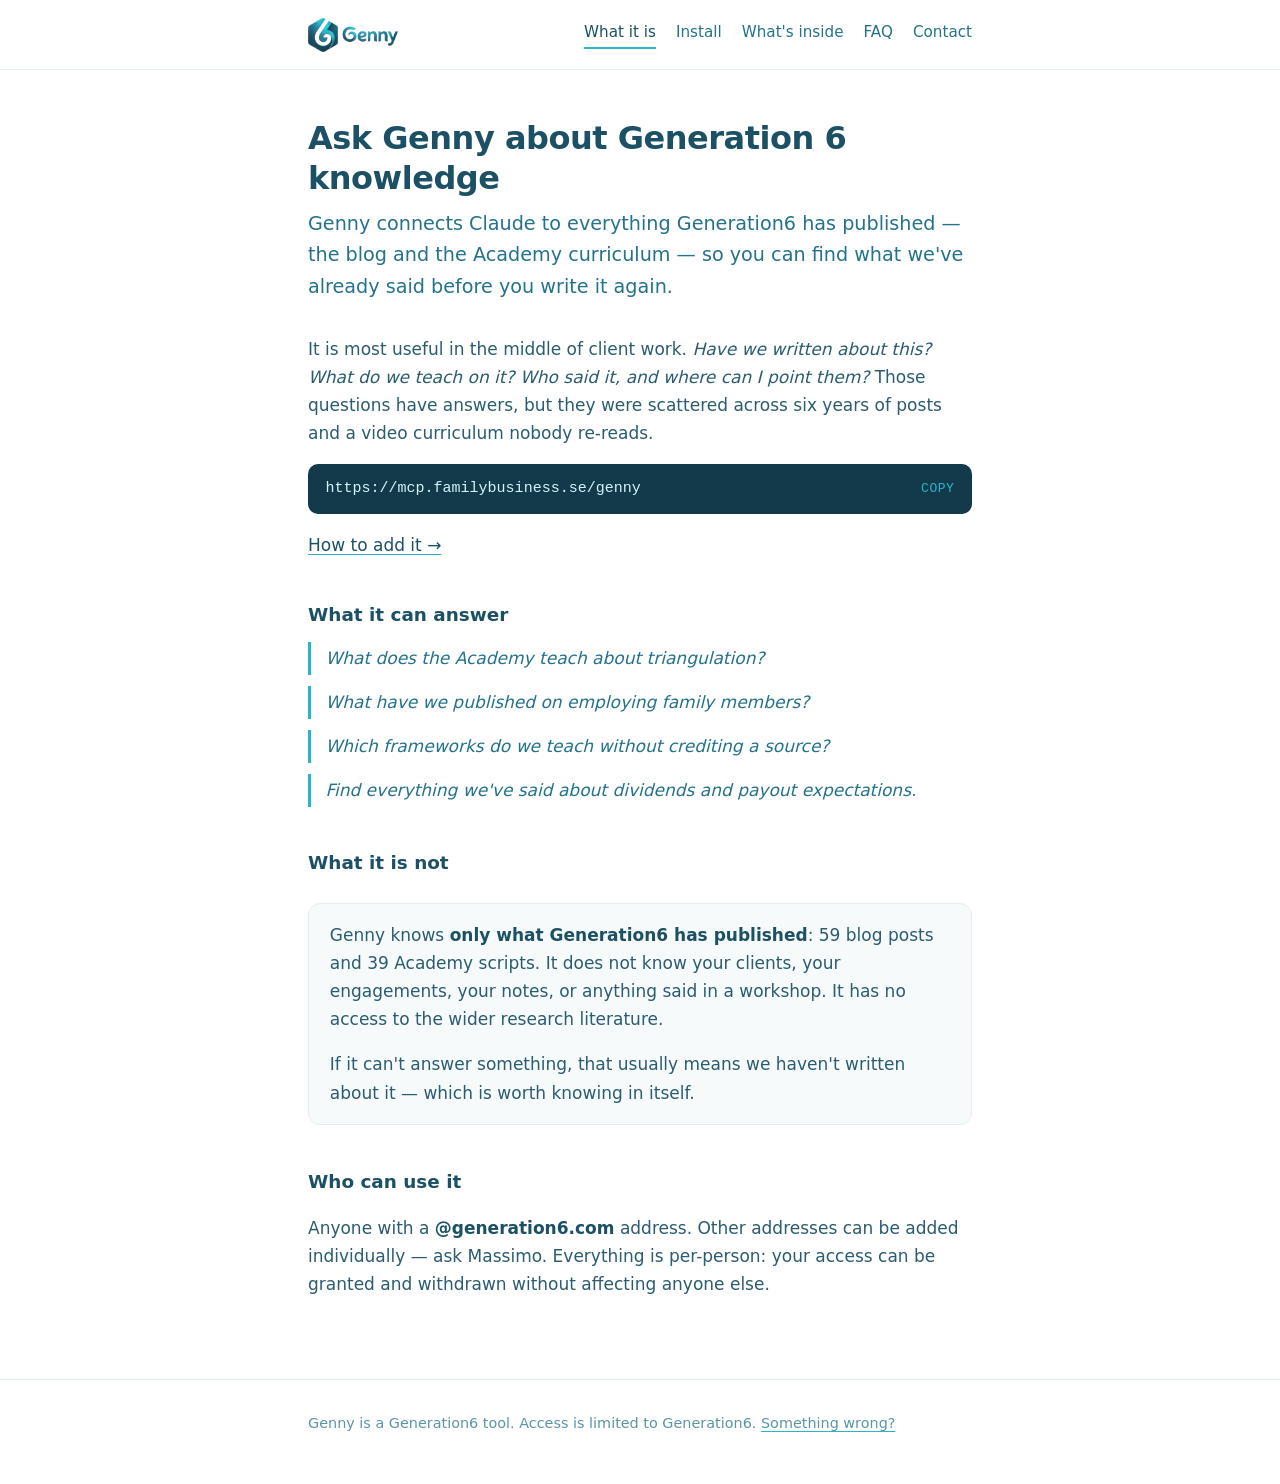
==== index.html @ 6fe96481 "Genny landing site: move from Hetzner to GitHub Pages" ====
<!doctype html>
<html lang="en">
<meta charset="utf-8">
<meta name="viewport" content="width=device-width,initial-scale=1">
<title>Genny — Generation 6 knowledge, in Claude</title>
<meta name="description" content="Genny puts Generation6's own published knowledge — the blog and the Academy curriculum — inside Claude, for Generation6 people.">
<meta name="robots" content="noindex">
<link rel="icon" href="/favicon.ico" sizes="any">
<link rel="icon" href="/favicon-32.png" type="image/png">
<link rel="apple-touch-icon" href="/apple-touch-icon.png">
<link rel="stylesheet" href="/styles.css">
<header><div class="wrap">
  <a href="/"><img src="/logo.png" srcset="/logo.png 1x, /logo@2x.png 2x" alt="Genny"></a>
  <nav><a href="/" aria-current="page">What it is</a><a href="/install.html">Install</a><a href="/inside.html">What's inside</a><a href="/faq.html">FAQ</a><a href="/contact.html">Contact</a></nav>
</div></header>
<main><div class="wrap">
<h1>Ask Genny about Generation 6 knowledge</h1>
<p class="lede">Genny connects Claude to everything Generation6 has published — the blog and
the Academy curriculum — so you can find what we've already said before you write it again.</p>

<p>It is most useful in the middle of client work. <em>Have we written about this? What do we
teach on it? Who said it, and where can I point them?</em> Those questions have answers, but
they were scattered across six years of posts and a video curriculum nobody re-reads.</p>

<button class="url" type="button" data-copy="https://mcp.familybusiness.se/genny"><span class="addr">https://mcp.familybusiness.se/genny</span><span class="hint" aria-hidden="true">Copy</span></button>
<span id="copy-status" role="status" aria-live="polite" class="sr"></span>
<p><a href="/install.html">How to add it →</a></p>

<h2>What it can answer</h2>
<ul class="try">
  <li>What does the Academy teach about triangulation?</li>
  <li>What have we published on employing family members?</li>
  <li>Which frameworks do we teach without crediting a source?</li>
  <li>Find everything we've said about dividends and payout expectations.</li>
</ul>

<h2>What it is not</h2>
<div class="card">
  <p>Genny knows <strong>only what Generation6 has published</strong>: 59 blog posts and 39
  Academy scripts. It does not know your clients, your engagements, your notes, or anything
  said in a workshop. It has no access to the wider research literature.</p>
  <p>If it can't answer something, that usually means we haven't written about it — which is
  worth knowing in itself.</p>
</div>

<h2>Who can use it</h2>
<p>Anyone with a <strong>@generation6.com</strong> address. Other addresses can be added
individually — ask Massimo. Everything is per-person: your access can be granted and
withdrawn without affecting anyone else.</p>
</div></main>
<script src="/app.js" defer></script>
<footer><div class="wrap">
  Genny is a Generation6 tool. Access is limited to Generation6.
  <a href="/contact.html">Something wrong?</a>
</div></footer>
</html>
---- styles.css ----
/* Genny — palette sampled from the mark.
   #28B5C9 is 2.1:1 on white: borders, underlines, focus rings, large display only.
   #1C5165 is 7.6:1 and carries all body copy. */
:root {
  --ink:   #1C5165;
  --mid:   #24728B;
  --cyan:  #28B5C9;
  --dark:  #123A4A;
  --soft:  #5B95A3;
  --line:  #e3edf1;
  --wash:  #f7fafb;
}

* { box-sizing: border-box }
html { -webkit-text-size-adjust: 100% }
body {
  margin: 0; background: #fff; color: var(--ink);
  font: 17px/1.65 -apple-system, BlinkMacSystemFont, "Segoe UI", system-ui, sans-serif;
}
.wrap { max-width: 44rem; margin: 0 auto; padding: 0 1.25rem }

header { border-bottom: 1px solid var(--line); background: #fff }
header .wrap { display: flex; align-items: center; gap: 1.5rem; padding-top: 1.1rem; padding-bottom: 1.1rem; flex-wrap: wrap }
header img { height: 34px; width: auto; display: block }
nav { margin-left: auto; display: flex; gap: 1.25rem; flex-wrap: wrap }
nav a { color: var(--mid); text-decoration: none; font-size: .95rem; padding-bottom: 2px }
nav a:hover { color: var(--ink); border-bottom: 2px solid var(--cyan) }
nav a[aria-current] { color: var(--ink); border-bottom: 2px solid var(--cyan) }

main { padding: 3rem 0 4rem }
h1 { font-size: 2rem; line-height: 1.25; margin: 0 0 .6rem; font-weight: 650; letter-spacing: -.015em }
h2 { font-size: 1.15rem; margin: 2.6rem 0 .7rem; font-weight: 650 }
h3 { font-size: 1rem; margin: 1.8rem 0 .4rem; font-weight: 650 }
p, li { color: #2b5c70 }
.lede { font-size: 1.2rem; color: var(--mid); margin: 0 0 2rem }
a { color: var(--ink); text-decoration: underline; text-decoration-color: var(--cyan); text-underline-offset: 3px }
a:hover { text-decoration-thickness: 2px }
strong { color: var(--ink) }

.card { background: var(--wash); border: 1px solid var(--line); border-radius: 12px; padding: 1.1rem 1.3rem; margin: 1.5rem 0 }
.card p:last-child, .card ul:last-child { margin-bottom: 0 }
.card p:first-child, .card ul:first-child { margin-top: 0 }

.url { display: flex; align-items: center; gap: 1rem; width: 100%; text-align: left;
       background: var(--dark); color: #d6f3f9; border: 0; border-radius: 10px;
       padding: .85rem 1.1rem; font: 15px/1.5 ui-monospace, SFMono-Regular, Menlo, monospace;
       margin: 1rem 0; cursor: pointer }
.url .addr { word-break: break-all }
.url .hint { margin-left: auto; flex: none; color: var(--cyan); font-family: inherit;
             font-size: 13px; letter-spacing: .04em; text-transform: uppercase }
.url:hover { background: #0d2c39; color: #fff }
.url:hover .hint { color: #6fe0ef }
.url:active { transform: translateY(1px) }
.sr { position: absolute; width: 1px; height: 1px; overflow: hidden; clip: rect(0 0 0 0); white-space: nowrap }

ol.steps { counter-reset: s; list-style: none; padding: 0; margin: 1.5rem 0 }
ol.steps > li { counter-increment: s; position: relative; padding-left: 2.6rem; margin-bottom: 1.5rem }
ol.steps > li::before {
  content: counter(s); position: absolute; left: 0; top: -1px;
  width: 1.8rem; height: 1.8rem; border-radius: 50%; background: var(--ink); color: #fff;
  display: grid; place-items: center; font-size: .9rem; font-weight: 650;
}
ol.steps b { display: block; color: var(--ink) }

table { width: 100%; border-collapse: collapse; margin: 1.2rem 0; font-size: .96rem }
th { text-align: left; font-weight: 650; color: var(--mid); border-bottom: 2px solid var(--line); padding: .5rem .6rem }
td { padding: .5rem .6rem; border-bottom: 1px solid #f0f5f7 }
tr:last-child td { border-bottom: 0 }
td.n { text-align: right; font-variant-numeric: tabular-nums }

.stats { display: flex; gap: .8rem; flex-wrap: wrap; margin: 1.5rem 0 }
.stat { flex: 1 1 8rem; border: 1px solid var(--line); border-radius: 12px; padding: .9rem 1.1rem; background: #fff }
.stat b { display: block; font-size: 1.9rem; font-weight: 650; font-variant-numeric: tabular-nums; line-height: 1.1 }
.stat span { color: var(--soft); font-size: .78rem; text-transform: uppercase; letter-spacing: .06em }

details { border-bottom: 1px solid var(--line); padding: .9rem 0 }
details summary { cursor: pointer; font-weight: 650; color: var(--ink); list-style: none }
details summary::-webkit-details-marker { display: none }
details summary::before { content: "+ "; color: var(--cyan); font-weight: 700 }
details[open] summary::before { content: "– " }
details p { margin: .7rem 0 0 }

.try { margin: 0; padding: 0; list-style: none }
.try li { border-left: 3px solid var(--cyan); padding: .15rem 0 .15rem .9rem; margin: .7rem 0; color: var(--mid); font-style: italic }

footer { border-top: 1px solid var(--line); padding: 2rem 0 3rem; color: var(--soft); font-size: .9rem }
footer a { color: var(--soft) }

:focus-visible { outline: 2px solid var(--cyan); outline-offset: 2px; border-radius: 3px }

@media (max-width: 560px) {
  h1 { font-size: 1.6rem } .lede { font-size: 1.08rem }
  header .wrap { gap: .8rem } nav { gap: .9rem; margin-left: 0; width: 100% }
}
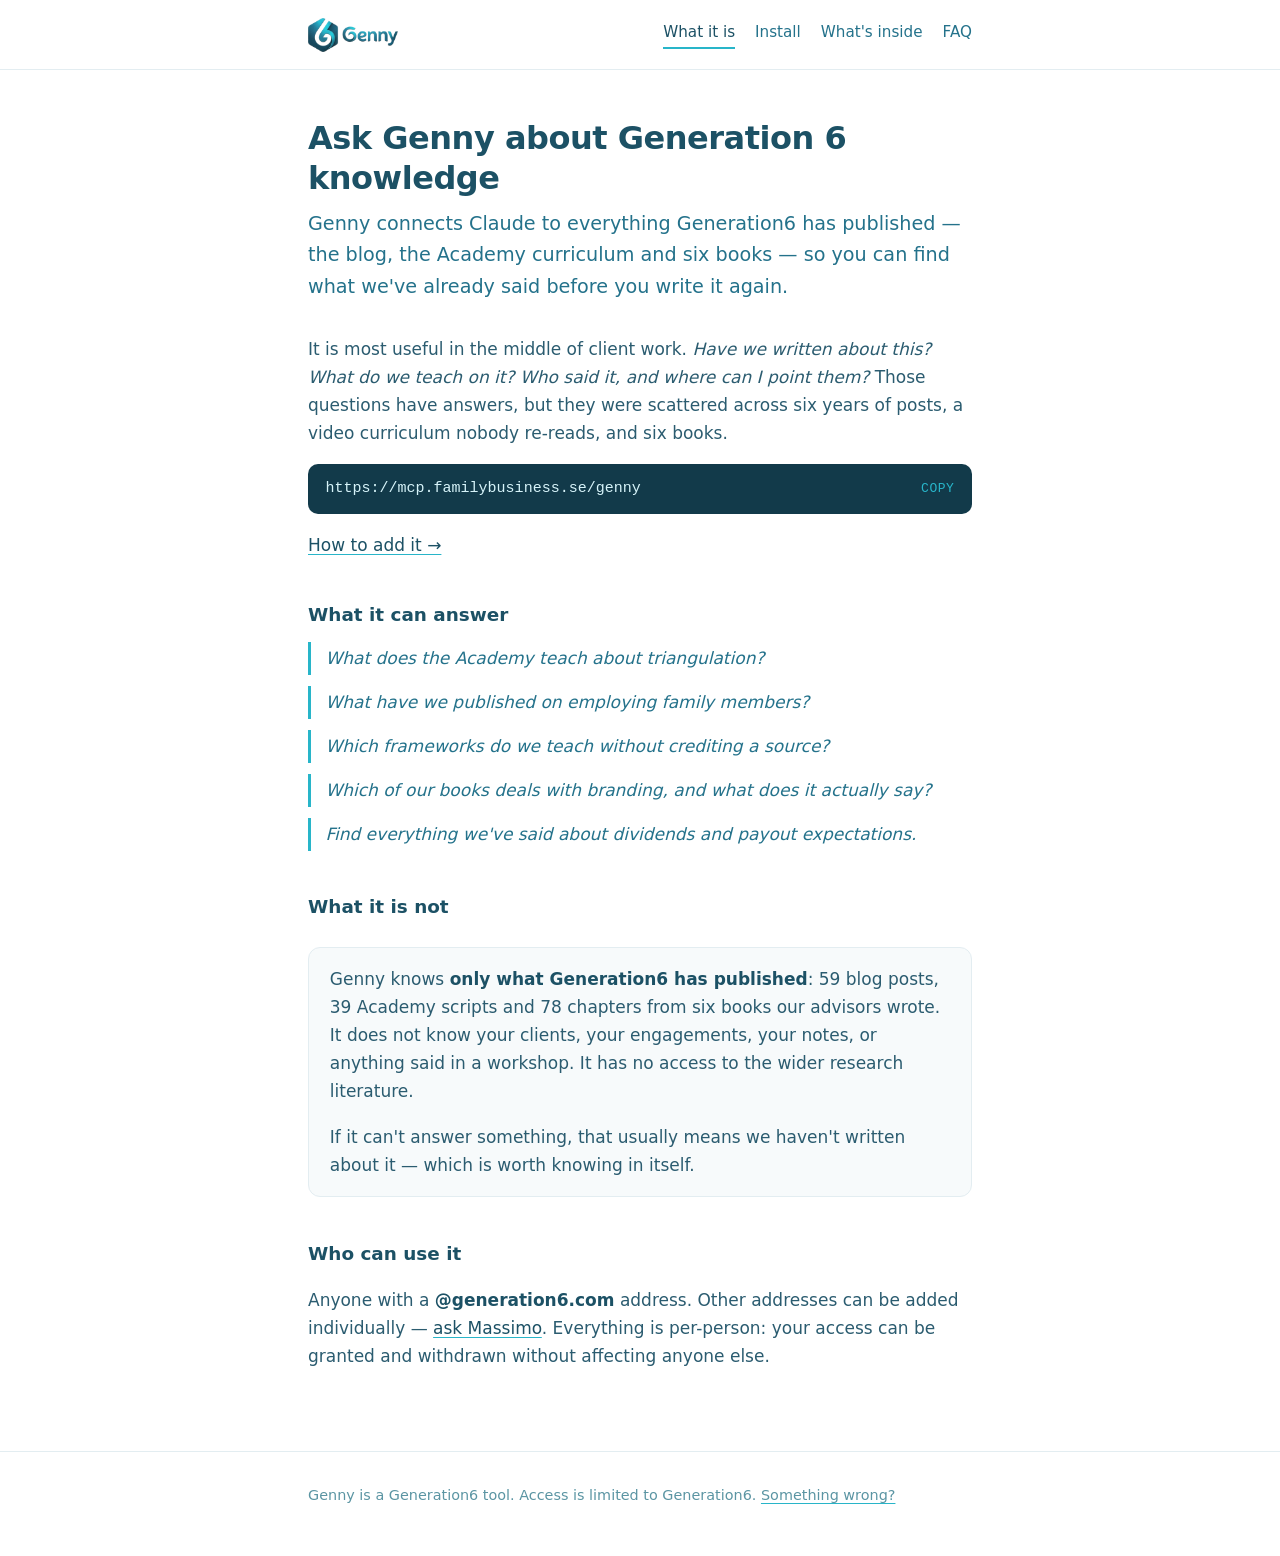
==== commit 585de615: "Add the books source; remove the contact page - inside.html: new Books section, stat row 176/59/39/7" ====
--- a/index.html
+++ b/index.html
@@ -3,7 +3,7 @@
 <meta charset="utf-8">
 <meta name="viewport" content="width=device-width,initial-scale=1">
 <title>Genny — Generation 6 knowledge, in Claude</title>
-<meta name="description" content="Genny puts Generation6's own published knowledge — the blog and the Academy curriculum — inside Claude, for Generation6 people.">
+<meta name="description" content="Genny puts Generation6's own published knowledge — the blog, the Academy curriculum and six books — inside Claude, for Generation6 people.">
 <meta name="robots" content="noindex">
 <link rel="icon" href="/favicon.ico" sizes="any">
 <link rel="icon" href="/favicon-32.png" type="image/png">
@@ -11,16 +11,18 @@
 <link rel="stylesheet" href="/styles.css">
 <header><div class="wrap">
   <a href="/"><img src="/logo.png" srcset="/logo.png 1x, /logo@2x.png 2x" alt="Genny"></a>
-  <nav><a href="/" aria-current="page">What it is</a><a href="/install.html">Install</a><a href="/inside.html">What's inside</a><a href="/faq.html">FAQ</a><a href="/contact.html">Contact</a></nav>
+  <nav><a href="/" aria-current="page">What it is</a><a href="/install.html">Install</a><a href="/inside.html">What's inside</a><a href="/faq.html">FAQ</a></nav>
 </div></header>
 <main><div class="wrap">
 <h1>Ask Genny about Generation 6 knowledge</h1>
-<p class="lede">Genny connects Claude to everything Generation6 has published — the blog and
-the Academy curriculum — so you can find what we've already said before you write it again.</p>
+<p class="lede">Genny connects Claude to everything Generation6 has published — the blog, the
+Academy curriculum and six books — so you can find what we've already said before you write
+it again.</p>
 
 <p>It is most useful in the middle of client work. <em>Have we written about this? What do we
 teach on it? Who said it, and where can I point them?</em> Those questions have answers, but
-they were scattered across six years of posts and a video curriculum nobody re-reads.</p>
+they were scattered across six years of posts, a video curriculum nobody re-reads, and six
+books.</p>
 
 <button class="url" type="button" data-copy="https://mcp.familybusiness.se/genny"><span class="addr">https://mcp.familybusiness.se/genny</span><span class="hint" aria-hidden="true">Copy</span></button>
 <span id="copy-status" role="status" aria-live="polite" class="sr"></span>
@@ -31,26 +33,28 @@
   <li>What does the Academy teach about triangulation?</li>
   <li>What have we published on employing family members?</li>
   <li>Which frameworks do we teach without crediting a source?</li>
+  <li>Which of our books deals with branding, and what does it actually say?</li>
   <li>Find everything we've said about dividends and payout expectations.</li>
 </ul>
 
 <h2>What it is not</h2>
 <div class="card">
-  <p>Genny knows <strong>only what Generation6 has published</strong>: 59 blog posts and 39
-  Academy scripts. It does not know your clients, your engagements, your notes, or anything
-  said in a workshop. It has no access to the wider research literature.</p>
+  <p>Genny knows <strong>only what Generation6 has published</strong>: 59 blog posts, 39
+  Academy scripts and 78 chapters from six books our advisors wrote. It does not know your
+  clients, your engagements, your notes, or anything said in a workshop. It has no access to
+  the wider research literature.</p>
   <p>If it can't answer something, that usually means we haven't written about it — which is
   worth knowing in itself.</p>
 </div>
 
 <h2>Who can use it</h2>
 <p>Anyone with a <strong>@generation6.com</strong> address. Other addresses can be added
-individually — ask Massimo. Everything is per-person: your access can be granted and
-withdrawn without affecting anyone else.</p>
+individually — <a href="mailto:massimo.bau@ju.se?subject=Genny">ask Massimo</a>. Everything
+is per-person: your access can be granted and withdrawn without affecting anyone else.</p>
 </div></main>
 <script src="/app.js" defer></script>
 <footer><div class="wrap">
   Genny is a Generation6 tool. Access is limited to Generation6.
-  <a href="/contact.html">Something wrong?</a>
+  <a href="mailto:massimo.bau@ju.se?subject=Genny">Something wrong?</a>
 </div></footer>
 </html>
